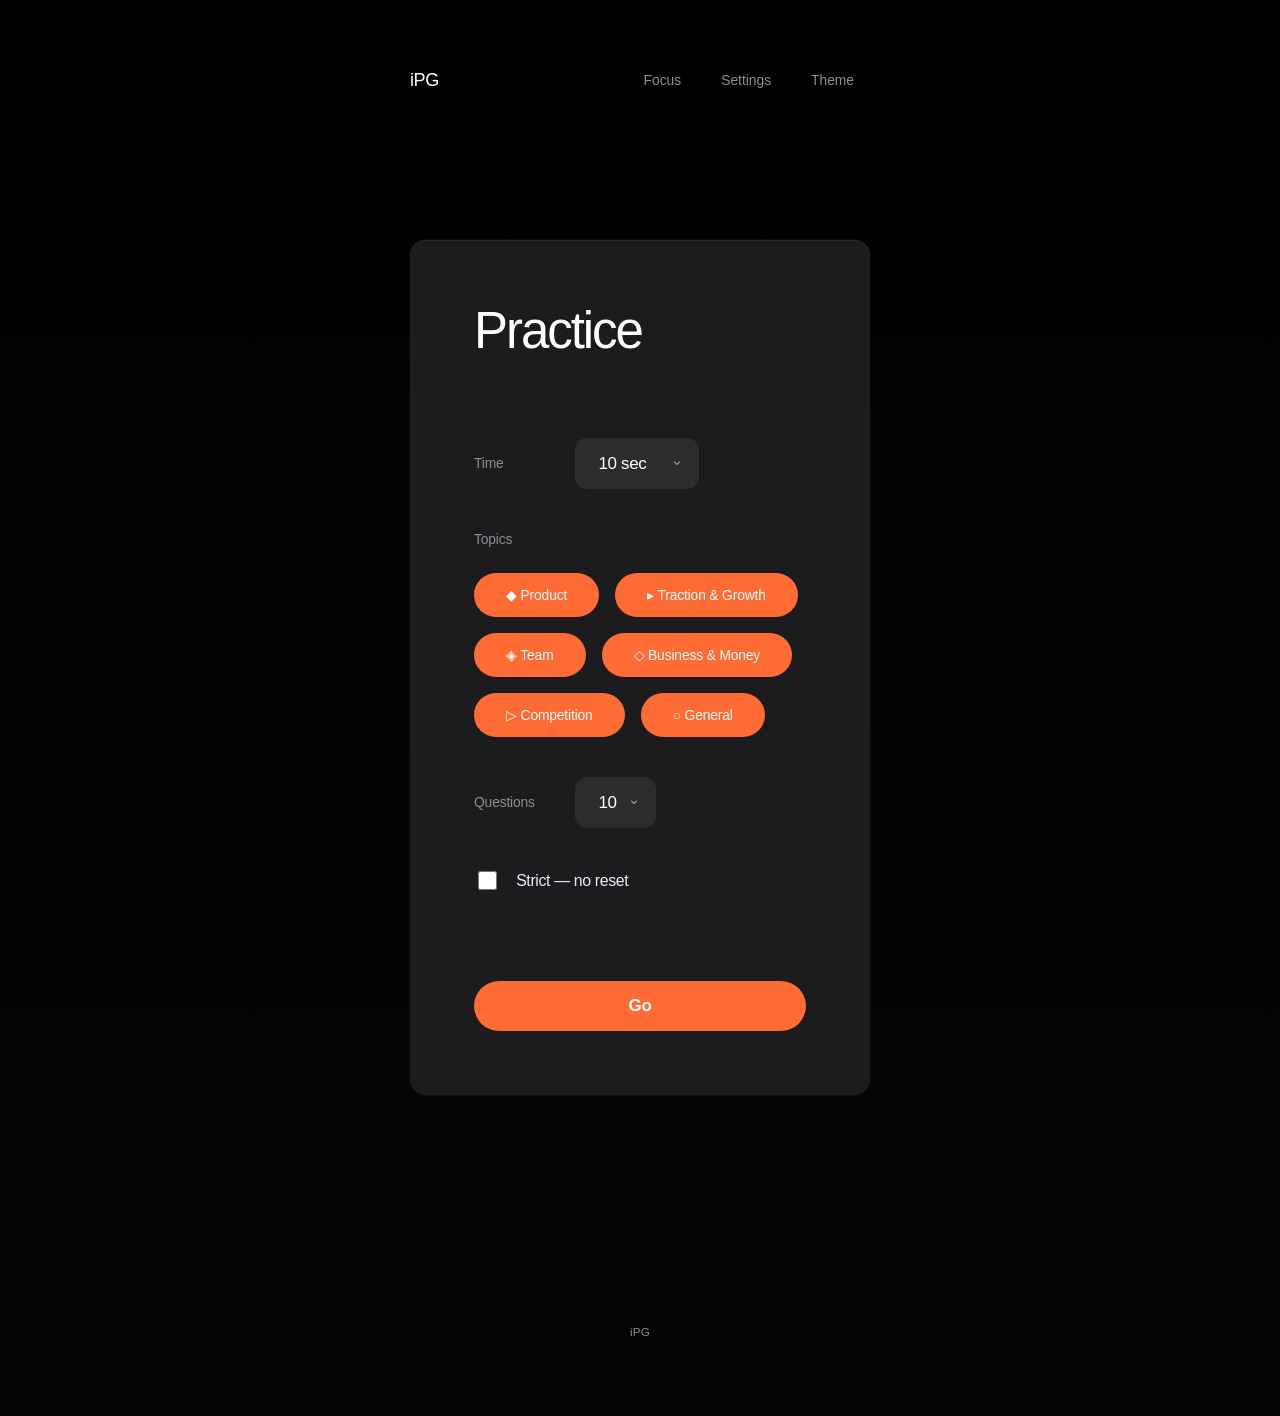
==== ios/iPG/Web/index.html @ 5458845e "Add iOS app (Xcode project) and Apple design updates Co-authored-by: Cursor <cursoragent@cursor.com>" ====
<!DOCTYPE html>
<html lang="en">
<head>
  <meta charset="UTF-8" />
  <meta name="viewport" content="width=device-width, initial-scale=1, viewport-fit=cover" />
  <title>iPG</title>
  <link rel="stylesheet" href="style.css" />
</head>
<body id="bodyEl">
  <div class="app">
    <header class="header focus-mode-hide" id="mainHeader">
      <span class="logo">iPG</span>
      <nav class="header-actions">
        <button type="button" class="btn-icon hidden" id="btnHome" aria-label="Home">Home</button>
        <button type="button" class="btn-icon focus-mode-hide" id="btnFocus" aria-label="Focus">Focus</button>
        <button type="button" class="btn-icon" id="btnSettings" aria-label="Settings">Settings</button>
        <button type="button" class="btn-icon" id="btnTheme" aria-label="Theme">Theme</button>
      </nav>
    </header>

    <section class="screen screen-setup" id="screenSetup">
      <div class="card setup">
        <h1 class="setup-title">Practice</h1>
        <div class="row">
          <label for="timerDuration">Time</label>
          <select id="timerDuration">
            <option value="10">10 sec</option>
            <option value="15">15 sec</option>
            <option value="20">20 sec</option>
            <option value="30">30 sec</option>
            <option value="0">No timer</option>
          </select>
        </div>
        <div class="row">
          <span class="row-label">Topics</span>
          <div class="category-toggles" id="categoryToggles"></div>
        </div>
        <p class="field-error hidden" id="categoryError">Pick at least one.</p>
        <div class="row">
          <label for="questionCount">Questions</label>
          <select id="questionCount">
            <option value="10">10</option>
            <option value="20">20</option>
            <option value="30">30</option>
            <option value="50">50</option>
            <option value="0">All</option>
          </select>
        </div>
        <label class="row row-check">
          <input type="checkbox" id="strictMode" />
          <span>Strict — no reset</span>
        </label>
        <button type="button" class="btn btn-primary btn-block" id="btnStart">Go</button>
      </div>
    </section>

    <div class="countdown-overlay hidden" id="countdownOverlay">
      <div class="countdown-inner">
        <p class="countdown-prompt" id="countdownPrompt">Breathe</p>
        <span class="countdown-number" id="countdownNumber">3</span>
      </div>
    </div>

    <section class="screen screen-interview hidden" id="screenInterview">
      <div class="progress-wrap focus-mode-hide" id="progressBarWrap">
        <div class="progress-track">
          <div class="progress-fill" id="progressBarFill"></div>
        </div>
        <span class="progress-num" id="progressBarLabel">0/0</span>
      </div>

      <div class="follow-up-card hidden" id="followUpCard">
        <p class="follow-up-text" id="followUpText"></p>
        <button type="button" class="btn btn-primary" id="btnFollowUpContinue">Next</button>
      </div>

      <div class="hero">
        <p class="category-badge" id="categoryBadge" aria-hidden="true"></p>
        <h2 class="question" id="questionText" tabindex="-1" aria-live="polite"></h2>
      </div>

      <div class="hint-wrap focus-mode-hide hidden" id="hintWrap">
        <button type="button" class="hint-btn" id="hintToggle" aria-expanded="false">Hint</button>
        <div class="hint-body hidden" id="hintContent"></div>
      </div>

      <div class="timer-zone">
        <div class="timer-wrap" id="timerWrap">
          <span class="timer" id="timer" aria-live="polite"></span>
          <button type="button" class="btn-text" id="btnResetTimer">Reset</button>
        </div>
        <div class="time-up hidden" id="pgWrap" aria-live="polite">
          <img src="pg.jpg" alt="" class="time-up-img" />
          <p class="time-up-msg">Time's up.</p>
          <p class="time-up-next">Space to retry · Enter for next</p>
        </div>
      </div>

      <div class="actions focus-mode-hide" id="actionButtons">
        <div class="shortcut-tip hidden" id="shortcutTip">
          <span>Space = reset · Enter = next</span>
          <button type="button" class="btn-dismiss" id="shortcutTipDismiss" aria-label="Dismiss">×</button>
        </div>
        <div class="tip-line" id="tipBox"><p class="tip-text" id="tipText"></p></div>
        <div class="action-row">
          <button type="button" class="btn btn-ghost" id="btnRestartTimer">Reset</button>
          <button type="button" class="btn btn-primary" id="btnNextQuestion">Next</button>
        </div>
      </div>

      <div class="keyhint focus-mode-hide" id="controlsWrap">
        <span><kbd>Space</kbd> Reset</span>
        <span><kbd>Enter</kbd> Next</span>
        <span><kbd>Esc</kbd> Home</span>
      </div>
      <div class="meta focus-mode-hide" id="sessionMetaWrap"><span id="questionProgress">0/0</span></div>
      <button type="button" class="btn-focus-exit focus-mode-only hidden" id="btnFocusExit">Exit focus</button>
    </section>

    <section class="screen screen-end hidden" id="screenEnd">
      <div class="card end">
        <p class="end-icon" aria-hidden="true">✓</p>
        <h1 class="end-title">Done.</h1>
        <p class="end-msg">You're ready.</p>
        <div class="stats" id="sessionStats"></div>
        <button type="button" class="btn btn-primary btn-block" id="btnAgain">Again</button>
      </div>
    </section>

    <dialog class="modal" id="modalSettings" aria-labelledby="modalSettingsTitle">
      <div class="modal-inner">
        <h2 id="modalSettingsTitle">Settings</h2>
        <p>Your choices are saved.</p>
        <button type="button" class="btn btn-primary" id="btnCloseSettings">Close</button>
      </div>
    </dialog>
  </div>

  <footer class="footer focus-mode-hide">
    <p><a href="https://github.com/Kgarmon99/ipg-upgraded" target="_blank" rel="noopener">iPG</a></p>
  </footer>

  <script src="data.js"></script>
  <script src="app.js"></script>
</body>
</html>
---- ios/iPG/Web/style.css ----
/* iPG — Apple. Jobs. Ive. Coded. */

:root {
  /* Apple HIG–aligned: system backgrounds & labels */
  --bg: #000;
  --bg-bottom: #050505;
  --surface: #1c1c1e;
  --surface-elevated: #2c2c2e;
  --text: #ffffff;
  --text-secondary: #ebebf5;
  --text-tertiary: #8e8e93;
  --accent: #ff6b35;
  --accent-hover: #ff7f4d;
  --separator: #38383a;
  --success: #30d158;
  --warn: #ff9f0a;
  --danger: #ff3b30;
  --font: -apple-system, BlinkMacSystemFont, "SF Pro Text", "SF Pro Display", "Helvetica Neue", sans-serif;
  --space: 8px;
  --s1: var(--space);
  --s2: calc(var(--space) * 2);
  --s3: calc(var(--space) * 3);
  --s4: calc(var(--space) * 4);
  --s5: calc(var(--space) * 5);
  --s6: calc(var(--space) * 6);
  --s8: calc(var(--space) * 8);
  --s10: calc(var(--space) * 10);
  --s12: calc(var(--space) * 12);
  --radius: 12px;
  --radius-card: 16px;
  --radius-pill: 980px;
  --ease-apple: cubic-bezier(0.25, 0.1, 0.25, 1);
}

[data-theme="light"] {
  --bg: #f2f2f7;
  --bg-bottom: #e5e5ea;
  --surface: #ffffff;
  --surface-elevated: #f2f2f7;
  --text: #1c1c1e;
  --text-secondary: #3a3a3c;
  --text-tertiary: #8e8e93;
  --separator: #c6c6c8;
}

*, *::before, *::after { box-sizing: border-box; }

:focus { outline: none; }
:focus-visible {
  outline: 2px solid var(--accent);
  outline-offset: 2px;
}

html {
  font-size: 17px;
  -webkit-font-smoothing: antialiased;
  -moz-osx-font-smoothing: grayscale;
  text-rendering: optimizeLegibility;
}

body {
  margin: 0;
  min-height: 100vh;
  font-family: var(--font);
  font-size: 1rem;
  font-weight: 400;
  line-height: 1.47059;
  letter-spacing: -0.022em;
  color: var(--text);
  background: var(--bg);
  background-image: linear-gradient(180deg, var(--bg) 0%, var(--bg-bottom) 100%);
  display: flex;
  flex-direction: column;
  align-items: center;
  padding: var(--s8);
  padding-top: calc(var(--s8) + env(safe-area-inset-top, 0px));
  padding-right: calc(var(--s8) + env(safe-area-inset-right, 0px));
  padding-bottom: calc(var(--s8) + env(safe-area-inset-bottom, 0px));
  padding-left: calc(var(--s8) + env(safe-area-inset-left, 0px));
  -webkit-tap-highlight-color: transparent;
  tap-highlight-color: transparent;
}

@media (prefers-reduced-motion: reduce) {
  *, *::before, *::after {
    animation-duration: 0.01ms !important;
    transition-duration: 0.01ms !important;
  }
}

.app {
  width: 100%;
  max-width: 460px;
  flex: 1;
  display: flex;
  flex-direction: column;
}

/* Header — invisible until needed */
.header {
  display: flex;
  align-items: center;
  justify-content: space-between;
  margin-bottom: var(--s8);
  width: 100%;
}

.logo {
  font-size: 1.0625rem;
  font-weight: 400;
  letter-spacing: -0.025em;
  color: var(--text);
}

.header-actions { display: flex; gap: var(--s1); }

.btn-icon {
  padding: var(--s1) var(--s2);
  font-size: 0.8125rem;
  font-weight: 400;
  color: var(--text-tertiary);
  background: none;
  border: none;
  border-radius: var(--radius);
  cursor: pointer;
  -webkit-tap-highlight-color: transparent;
  transition: color 0.2s var(--ease-apple);
}

.btn-icon:hover { color: var(--text); }

/* Buttons */
.btn {
  display: inline-flex;
  align-items: center;
  justify-content: center;
  min-height: 50px;
  padding: 0 1.5rem;
  font-family: var(--font);
  font-size: 1rem;
  font-weight: 600;
  letter-spacing: -0.022em;
  border: none;
  border-radius: var(--radius-pill);
  cursor: pointer;
  -webkit-tap-highlight-color: transparent;
  transition: opacity 0.25s var(--ease-apple), transform 0.2s var(--ease-apple);
}

.btn:active { opacity: 0.9; transform: scale(0.98); }

.btn-primary {
  background: var(--accent);
  color: #fff;
  box-shadow: 0 1px 0 rgba(0, 0, 0, 0.15);
}

.btn-primary:hover { background: var(--accent-hover); }

.btn-secondary {
  background: var(--surface-elevated);
  color: var(--text);
}

.btn-secondary:hover { background: var(--separator); }

.btn-ghost {
  background: transparent;
  color: var(--text-secondary);
  font-weight: 500;
}

.btn-ghost:hover { color: var(--text); }

.btn-text {
  font-size: 0.8125rem;
  font-weight: 400;
  color: var(--text-tertiary);
  background: none;
  border: none;
  cursor: pointer;
  padding: var(--s1) var(--s2);
  border-radius: var(--radius);
}

.btn-text:hover { color: var(--text); }

.btn-block {
  width: 100%;
  margin-top: var(--s6);
}

body.strict-mode #btnResetTimer,
body.strict-mode #btnRestartTimer { display: none !important; }

/* Screens */
.screen {
  flex: 1;
  display: flex;
  flex-direction: column;
  justify-content: center;
  padding: var(--s10) 0;
  animation: fadeUp 0.5s var(--ease-apple);
}

.screen.hidden, .hidden { display: none !important; }

@keyframes fadeUp {
  from { opacity: 0; transform: translateY(10px); }
  to { opacity: 1; transform: translateY(0); }
}

/* Setup — one card, one thought */
.card {
  background: var(--surface);
  border-radius: var(--radius-card);
  padding: var(--s8);
  width: 100%;
  box-shadow:
    inset 0 1px 0 rgba(255, 255, 255, 0.06),
    0 0 0 1px rgba(255, 255, 255, 0.04);
}

.setup-title {
  margin: 0 0 var(--s10);
  font-size: 3rem;
  font-weight: 200;
  letter-spacing: -0.04em;
  line-height: 1.05;
  color: var(--text);
}

.setup .row {
  display: flex;
  flex-wrap: wrap;
  align-items: center;
  gap: var(--s3);
  margin-bottom: var(--s5);
}

.setup .row label,
.setup .row .row-label {
  font-size: 0.8125rem;
  font-weight: 500;
  color: var(--text-tertiary);
  min-width: 4.5rem;
  letter-spacing: -0.01em;
}

.setup .row-check {
  display: flex;
  align-items: center;
  gap: var(--s2);
  font-size: 0.9375rem;
  font-weight: 400;
  color: var(--text-secondary);
  cursor: pointer;
  margin-bottom: var(--s5);
  -webkit-tap-highlight-color: transparent;
}

.setup .row-check input {
  width: 1.125rem;
  height: 1.125rem;
  accent-color: var(--accent);
}

.setup select {
  padding: var(--s2) 2.25rem var(--s2) var(--s3);
  font-family: var(--font);
  font-size: 1rem;
  font-weight: 400;
  letter-spacing: -0.022em;
  color: var(--text);
  background: var(--surface-elevated);
  border: none;
  border-radius: var(--radius);
  min-height: 44px;
  cursor: pointer;
  -webkit-appearance: none;
  -moz-appearance: none;
  appearance: none;
  background-image: url("data:image/svg+xml,%3Csvg width='10' height='10' viewBox='0 0 10 10' fill='none' xmlns='http://www.w3.org/2000/svg'%3E%3Cpath d='M2.5 4L5 6.5L7.5 4' stroke='%238e8e93' stroke-width='1.25' stroke-linecap='round' stroke-linejoin='round'/%3E%3C/svg%3E");
  background-repeat: no-repeat;
  background-position: right 1rem center;
  -webkit-tap-highlight-color: transparent;
  transition: background-color 0.2s var(--ease-apple);
}

.field-error {
  margin: 0 0 var(--s2);
  font-size: 0.875rem;
  font-weight: 400;
  color: var(--danger);
}

.category-toggles { display: flex; flex-wrap: wrap; gap: var(--s2); }

.category-toggles label {
  display: inline-flex;
  align-items: center;
  justify-content: center;
  min-height: 44px;
  padding: 0 var(--s4);
  font-size: 0.9375rem;
  font-weight: 500;
  letter-spacing: -0.02em;
  color: var(--text-secondary);
  background: var(--surface-elevated);
  border: none;
  border-radius: var(--radius-pill);
  cursor: pointer;
  -webkit-tap-highlight-color: transparent;
  transition: color 0.2s var(--ease-apple), background 0.2s var(--ease-apple);
}

.category-toggles input { position: absolute; opacity: 0; pointer-events: none; }

.category-toggles label:has(input:checked) {
  color: #fff;
  background: var(--accent);
}

/* Countdown — calm, large */
.countdown-overlay {
  position: fixed;
  inset: 0;
  z-index: 100;
  display: flex;
  align-items: center;
  justify-content: center;
  background: var(--bg);
  animation: fadeIn 0.5s var(--ease-apple) forwards;
}

.countdown-inner { text-align: center; }

.countdown-prompt {
  margin: 0 0 var(--s4);
  font-size: 1.125rem;
  font-weight: 400;
  color: var(--text-tertiary);
  letter-spacing: -0.02em;
}

.countdown-number {
  font-size: clamp(4.5rem, 24vw, 8rem);
  font-weight: 100;
  letter-spacing: -0.06em;
  color: var(--text);
}

@keyframes fadeIn { to { opacity: 1; } }

/* Interview */
.screen-interview { position: relative; align-items: center; }

.progress-wrap {
  width: 100%;
  margin-bottom: var(--s6);
  display: flex;
  align-items: center;
  gap: var(--s4);
}

.progress-track {
  flex: 1;
  height: 2px;
  background: var(--surface-elevated);
  border-radius: var(--radius-pill);
  overflow: hidden;
}

.progress-fill {
  height: 100%;
  background: var(--accent);
  border-radius: var(--radius-pill);
  width: 0%;
  transition: width 0.4s var(--ease-apple);
}

.progress-fill.advance { animation: pulse 0.5s ease-out; }

@keyframes pulse {
  50% { opacity: 0.7; }
  100% { opacity: 1; }
}

.progress-num {
  font-size: 0.75rem;
  font-weight: 400;
  color: var(--text-tertiary);
  min-width: 2.5rem;
  opacity: 0.9;
}

/* Follow-up — minimal overlay */
.follow-up-card {
  position: absolute;
  top: 50%;
  left: 50%;
  transform: translate(-50%, -50%);
  z-index: 50;
  width: 88%;
  max-width: 360px;
  padding: var(--s8);
  background: var(--surface);
  border-radius: var(--radius-card);
  text-align: center;
  box-shadow: 0 0 0 1px rgba(255, 255, 255, 0.04);
  animation: fadeUp 0.5s var(--ease-apple);
}

.follow-up-text {
  margin: 0 0 var(--s4);
  font-size: 1.125rem;
  font-weight: 500;
  letter-spacing: -0.02em;
  line-height: 1.4;
  color: var(--text);
}

/* Hero — the question dominates */
.hero {
  width: 100%;
  margin-bottom: var(--s6);
  padding: 0 var(--s2);
}

.category-badge {
  display: inline-block;
  margin: 0 0 var(--s4);
  padding: var(--s1) var(--s2);
  font-size: 0.625rem;
  font-weight: 500;
  text-transform: uppercase;
  letter-spacing: 0.08em;
  color: var(--text-tertiary);
  opacity: 0.85;
}

.question {
  margin: 0;
  font-size: clamp(1.75rem, 5vw, 2.25rem);
  font-weight: 600;
  letter-spacing: -0.035em;
  line-height: 1.25;
  color: var(--text);
}

.question.question-new {
  animation: fadeUp 0.5s var(--ease-apple);
}

.question:focus { outline: none; }

/* Hint */
.hint-wrap {
  width: 100%;
  max-width: 400px;
  margin: 0 auto var(--s4);
  text-align: left;
}

.hint-btn {
  font-size: 0.875rem;
  font-weight: 400;
  color: var(--accent);
  background: none;
  border: none;
  cursor: pointer;
  padding: 0;
}

.hint-btn:hover { opacity: 0.9; }

.hint-body {
  margin-top: var(--s2);
  padding: var(--s3);
  font-size: 0.9375rem;
  font-weight: 400;
  letter-spacing: -0.01em;
  line-height: 1.5;
  color: var(--text-secondary);
  background: var(--surface-elevated);
  border-radius: var(--radius);
}

[data-theme="light"] .card {
  box-shadow:
    inset 0 1px 0 rgba(255, 255, 255, 0.8),
    0 0 0 1px rgba(0, 0, 0, 0.06);
}

[data-theme="light"] .follow-up-card,
[data-theme="light"] .modal {
  box-shadow: 0 0 0 1px rgba(0, 0, 0, 0.08);
}

/* Timer */
.timer-zone { margin-bottom: var(--s6); text-align: center; }

.timer-wrap {
  display: inline-flex;
  align-items: center;
  gap: var(--s3);
}

.timer {
  display: inline-block;
  min-width: 4rem;
  padding: var(--s2) var(--s4);
  font-size: 1.3125rem;
  font-weight: 600;
  letter-spacing: -0.025em;
  font-variant-numeric: tabular-nums;
  color: var(--text);
  background: var(--surface-elevated);
  border: none;
  border-radius: var(--radius);
  transition: background 0.25s var(--ease-apple), color 0.25s var(--ease-apple);
}

.timer.warning {
  background: rgba(255, 159, 10, 0.15);
  color: var(--warn);
}

.timer.fail {
  background: rgba(255, 59, 48, 0.15);
  color: var(--danger);
}

.time-up {
  margin: 0;
  text-align: center;
  animation: fadeUp 0.5s var(--ease-apple);
}

.time-up-img {
  display: block;
  width: 100%;
  max-width: 340px;
  height: auto;
  margin: 0 auto var(--s3);
  border-radius: var(--radius);
}

.time-up-msg {
  margin: 0;
  font-size: 1.25rem;
  font-weight: 500;
  letter-spacing: -0.022em;
  color: var(--danger);
}

.time-up-next {
  margin: var(--s2) 0 0;
  font-size: 0.8125rem;
  font-weight: 400;
  color: var(--text-tertiary);
}

/* Actions */
.actions {
  width: 100%;
  max-width: 300px;
  margin: 0 auto var(--s8);
  display: flex;
  flex-direction: column;
  align-items: center;
  gap: var(--s4);
}

.shortcut-tip {
  display: flex;
  align-items: center;
  justify-content: center;
  gap: var(--s2);
  padding: var(--s2);
  font-size: 0.8125rem;
  font-weight: 400;
  color: var(--text-tertiary);
}

.btn-dismiss {
  background: none;
  border: none;
  color: var(--text-tertiary);
  font-size: 1.25rem;
  font-weight: 300;
  cursor: pointer;
  padding: 0 var(--s1);
  line-height: 1;
}

.btn-dismiss:hover { color: var(--text); }

.tip-line {
  font-size: 0.875rem;
  font-weight: 400;
  color: var(--text-tertiary);
  text-align: center;
  min-height: 1.5em;
  letter-spacing: -0.01em;
}

.tip-text { margin: 0; }

.action-row { display: flex; gap: var(--s3); }

.action-row .btn { min-width: 110px; }

/* Key hint — recede */
.keyhint {
  display: flex;
  flex-wrap: wrap;
  justify-content: center;
  gap: var(--s4);
  font-size: 0.625rem;
  font-weight: 400;
  color: var(--text-tertiary);
  margin-bottom: var(--s4);
  letter-spacing: 0.02em;
  opacity: 0.8;
}

.keyhint kbd {
  font-family: var(--font);
  padding: 0.15rem 0.4rem;
  font-size: 0.625rem;
  font-weight: 500;
  background: var(--surface-elevated);
  border: none;
  border-radius: 4px;
  margin-right: 0.35rem;
}

.meta {
  font-size: 0.75rem;
  font-weight: 400;
  color: var(--text-tertiary);
  padding-top: var(--s4);
  width: 100%;
  max-width: 300px;
  text-align: center;
  opacity: 0.85;
}

/* Focus mode */
[data-focus-mode="true"] .focus-mode-hide { display: none !important; }

.btn-focus-exit.focus-mode-only {
  display: none;
  position: fixed;
  bottom: var(--s5);
  left: 50%;
  transform: translateX(-50%);
  z-index: 10;
}

[data-focus-mode="true"] .btn-focus-exit.focus-mode-only { display: inline-flex; }

/* End — one word */
.card.end {
  text-align: center;
  padding: var(--s12);
  animation: fadeUp 0.5s var(--ease-apple);
}

.end-icon {
  width: 3rem;
  height: 3rem;
  margin: 0 auto var(--s6);
  display: flex;
  align-items: center;
  justify-content: center;
  font-size: 1.375rem;
  font-weight: 600;
  color: var(--success);
  background: rgba(48, 209, 88, 0.15);
  border-radius: 50%;
}

.end-title {
  margin: 0 0 var(--s3);
  font-size: 2.5rem;
  font-weight: 200;
  letter-spacing: -0.04em;
  line-height: 1.05;
  color: var(--text);
}

.end-msg {
  margin: 0 0 var(--s8);
  font-size: 1rem;
  font-weight: 400;
  color: var(--text-secondary);
  letter-spacing: -0.02em;
}

.stats {
  display: flex;
  flex-wrap: wrap;
  justify-content: center;
  gap: var(--s4);
  margin-bottom: var(--s5);
  padding: var(--s3);
  font-size: 0.875rem;
  font-weight: 400;
  color: var(--text-tertiary);
  letter-spacing: -0.01em;
}

.stats strong { color: var(--text); font-weight: 500; }

/* Modal */
.modal {
  padding: 0;
  max-width: 90vw;
  width: 340px;
  border: none;
  border-radius: var(--radius-card);
  background: var(--surface);
  box-shadow: 0 0 0 1px rgba(255, 255, 255, 0.04);
}

.modal::backdrop { background: rgba(0, 0, 0, 0.55); }

.modal-inner { padding: var(--s6); }

.modal-inner h2 {
  margin: 0 0 var(--s2);
  font-size: 1.25rem;
  font-weight: 600;
  letter-spacing: -0.022em;
}

.modal-inner p {
  margin: 0 0 var(--s4);
  font-size: 0.9375rem;
  font-weight: 400;
  color: var(--text-secondary);
  letter-spacing: -0.02em;
}

/* Footer — Apple minimal */
.footer {
  margin-top: var(--s12);
  padding-top: var(--s5);
  font-size: 0.6875rem;
  font-weight: 400;
  color: var(--text-tertiary);
  text-align: center;
  width: 100%;
  letter-spacing: 0.01em;
}

.footer a { color: var(--text-tertiary); text-decoration: none; }
.footer a:hover { color: var(--text-secondary); }
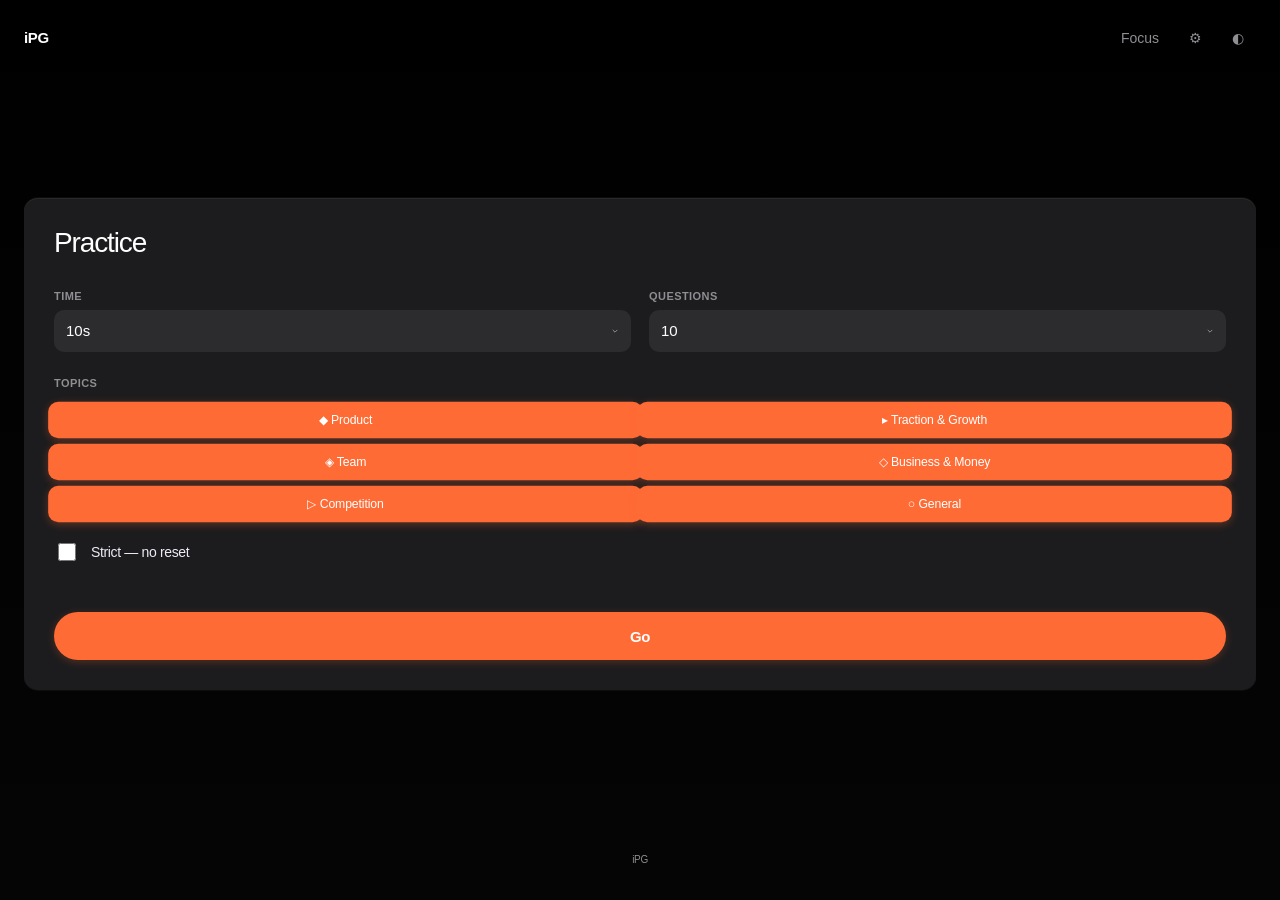
==== commit 38909a9f: "iOS: mobile redesign, TestFlight setup, app icon fix, timer fix - Mobile-first single-screen layout " ====
--- a/ios/iPG/Web/index.html
+++ b/ios/iPG/Web/index.html
@@ -2,7 +2,9 @@
 <html lang="en">
 <head>
   <meta charset="UTF-8" />
-  <meta name="viewport" content="width=device-width, initial-scale=1, viewport-fit=cover" />
+  <meta name="viewport" content="width=device-width, initial-scale=1, viewport-fit=cover, maximum-scale=1, user-scalable=no" />
+  <meta name="apple-mobile-web-app-capable" content="yes" />
+  <meta name="apple-mobile-web-app-status-bar-style" content="black-translucent" />
   <title>iPG</title>
   <link rel="stylesheet" href="style.css" />
 </head>
@@ -13,39 +15,41 @@
       <nav class="header-actions">
         <button type="button" class="btn-icon hidden" id="btnHome" aria-label="Home">Home</button>
         <button type="button" class="btn-icon focus-mode-hide" id="btnFocus" aria-label="Focus">Focus</button>
-        <button type="button" class="btn-icon" id="btnSettings" aria-label="Settings">Settings</button>
-        <button type="button" class="btn-icon" id="btnTheme" aria-label="Theme">Theme</button>
+        <button type="button" class="btn-icon" id="btnSettings" aria-label="Settings">⚙</button>
+        <button type="button" class="btn-icon" id="btnTheme" aria-label="Theme">◐</button>
       </nav>
     </header>
 
     <section class="screen screen-setup" id="screenSetup">
       <div class="card setup">
         <h1 class="setup-title">Practice</h1>
-        <div class="row">
-          <label for="timerDuration">Time</label>
-          <select id="timerDuration">
-            <option value="10">10 sec</option>
-            <option value="15">15 sec</option>
-            <option value="20">20 sec</option>
-            <option value="30">30 sec</option>
-            <option value="0">No timer</option>
-          </select>
+        <div class="setup-row duo">
+          <div class="field">
+            <label for="timerDuration">Time</label>
+            <select id="timerDuration">
+              <option value="10">10s</option>
+              <option value="15">15s</option>
+              <option value="20">20s</option>
+              <option value="30">30s</option>
+              <option value="0">None</option>
+            </select>
+          </div>
+          <div class="field">
+            <label for="questionCount">Questions</label>
+            <select id="questionCount">
+              <option value="10">10</option>
+              <option value="20">20</option>
+              <option value="30">30</option>
+              <option value="50">50</option>
+              <option value="0">All</option>
+            </select>
+          </div>
         </div>
         <div class="row">
           <span class="row-label">Topics</span>
           <div class="category-toggles" id="categoryToggles"></div>
         </div>
         <p class="field-error hidden" id="categoryError">Pick at least one.</p>
-        <div class="row">
-          <label for="questionCount">Questions</label>
-          <select id="questionCount">
-            <option value="10">10</option>
-            <option value="20">20</option>
-            <option value="30">30</option>
-            <option value="50">50</option>
-            <option value="0">All</option>
-          </select>
-        </div>
         <label class="row row-check">
           <input type="checkbox" id="strictMode" />
           <span>Strict — no reset</span>
@@ -92,13 +96,13 @@
         <div class="time-up hidden" id="pgWrap" aria-live="polite">
           <img src="pg.jpg" alt="" class="time-up-img" />
           <p class="time-up-msg">Time's up.</p>
-          <p class="time-up-next">Space to retry · Enter for next</p>
+          <p class="time-up-next">Tap Next or Reset</p>
         </div>
       </div>
 
       <div class="actions focus-mode-hide" id="actionButtons">
         <div class="shortcut-tip hidden" id="shortcutTip">
-          <span>Space = reset · Enter = next</span>
+          <span>Tap Reset or Next</span>
           <button type="button" class="btn-dismiss" id="shortcutTipDismiss" aria-label="Dismiss">×</button>
         </div>
         <div class="tip-line" id="tipBox"><p class="tip-text" id="tipText"></p></div>
@@ -109,9 +113,9 @@
       </div>
 
       <div class="keyhint focus-mode-hide" id="controlsWrap">
-        <span><kbd>Space</kbd> Reset</span>
-        <span><kbd>Enter</kbd> Next</span>
-        <span><kbd>Esc</kbd> Home</span>
+        <span>Tap Reset</span>
+        <span>Tap Next</span>
+        <span>Tap Home</span>
       </div>
       <div class="meta focus-mode-hide" id="sessionMetaWrap"><span id="questionProgress">0/0</span></div>
       <button type="button" class="btn-focus-exit focus-mode-only hidden" id="btnFocusExit">Exit focus</button>
--- a/ios/iPG/Web/style.css
+++ b/ios/iPG/Web/style.css
@@ -1,7 +1,6 @@
-/* iPG — Apple. Jobs. Ive. Coded. */
+/* iPG — Mobile-first, one screen, no scroll */
 
 :root {
-  /* Apple HIG–aligned: system backgrounds & labels */
   --bg: #000;
   --bg-bottom: #050505;
   --surface: #1c1c1e;
@@ -16,20 +15,20 @@
   --warn: #ff9f0a;
   --danger: #ff3b30;
   --font: -apple-system, BlinkMacSystemFont, "SF Pro Text", "SF Pro Display", "Helvetica Neue", sans-serif;
-  --space: 8px;
+  --space: 6px;
   --s1: var(--space);
   --s2: calc(var(--space) * 2);
   --s3: calc(var(--space) * 3);
   --s4: calc(var(--space) * 4);
   --s5: calc(var(--space) * 5);
-  --s6: calc(var(--space) * 6);
-  --s8: calc(var(--space) * 8);
-  --s10: calc(var(--space) * 10);
-  --s12: calc(var(--space) * 12);
-  --radius: 12px;
-  --radius-card: 16px;
-  --radius-pill: 980px;
+  --radius: 10px;
+  --radius-card: 14px;
+  --radius-pill: 999px;
   --ease-apple: cubic-bezier(0.25, 0.1, 0.25, 1);
+  --ease-spring: cubic-bezier(0.34, 1.2, 0.64, 1);
+  --ease-spring-out: cubic-bezier(0.22, 1, 0.36, 1);
+  --ease-bounce: cubic-bezier(0.34, 1.56, 0.64, 1);
+  --ease-smooth: cubic-bezier(0.4, 0, 0.2, 1);
 }
 
 [data-theme="light"] {
@@ -52,19 +51,24 @@
 }
 
 html {
-  font-size: 17px;
+  font-size: 16px;
   -webkit-font-smoothing: antialiased;
   -moz-osx-font-smoothing: grayscale;
   text-rendering: optimizeLegibility;
+  height: 100%;
+  overflow: hidden;
 }
 
 body {
   margin: 0;
-  min-height: 100vh;
+  height: 100%;
+  min-height: 100dvh;
+  max-height: 100dvh;
+  overflow: hidden;
   font-family: var(--font);
   font-size: 1rem;
   font-weight: 400;
-  line-height: 1.47059;
+  line-height: 1.35;
   letter-spacing: -0.022em;
   color: var(--text);
   background: var(--bg);
@@ -72,13 +76,12 @@
   display: flex;
   flex-direction: column;
   align-items: center;
-  padding: var(--s8);
-  padding-top: calc(var(--s8) + env(safe-area-inset-top, 0px));
-  padding-right: calc(var(--s8) + env(safe-area-inset-right, 0px));
-  padding-bottom: calc(var(--s8) + env(safe-area-inset-bottom, 0px));
-  padding-left: calc(var(--s8) + env(safe-area-inset-left, 0px));
+  padding: var(--s4);
+  padding-top: calc(var(--s4) + env(safe-area-inset-top, 0px));
+  padding-right: calc(var(--s4) + env(safe-area-inset-right, 0px));
+  padding-bottom: calc(var(--s4) + env(safe-area-inset-bottom, 0px));
+  padding-left: calc(var(--s4) + env(safe-area-inset-left, 0px));
   -webkit-tap-highlight-color: transparent;
-  tap-highlight-color: transparent;
 }
 
 @media (prefers-reduced-motion: reduce) {
@@ -90,33 +93,39 @@
 
 .app {
   width: 100%;
-  max-width: 460px;
+  max-width: 100%;
   flex: 1;
+  min-height: 0;
   display: flex;
   flex-direction: column;
-}
-
-/* Header — invisible until needed */
+  overflow: hidden;
+}
+
+/* Header — compact */
 .header {
   display: flex;
   align-items: center;
   justify-content: space-between;
-  margin-bottom: var(--s8);
+  flex-shrink: 0;
+  margin-bottom: var(--s3);
   width: 100%;
 }
 
 .logo {
-  font-size: 1.0625rem;
-  font-weight: 400;
+  font-size: 0.9375rem;
+  font-weight: 600;
   letter-spacing: -0.025em;
   color: var(--text);
-}
+  transition: transform 0.3s var(--ease-spring);
+}
+
+.logo:active { transform: scale(0.95); }
 
 .header-actions { display: flex; gap: var(--s1); }
 
 .btn-icon {
   padding: var(--s1) var(--s2);
-  font-size: 0.8125rem;
+  font-size: 0.875rem;
   font-weight: 400;
   color: var(--text-tertiary);
   background: none;
@@ -124,45 +133,43 @@
   border-radius: var(--radius);
   cursor: pointer;
   -webkit-tap-highlight-color: transparent;
-  transition: color 0.2s var(--ease-apple);
+  transition: color 0.2s var(--ease-apple), transform 0.25s var(--ease-spring);
 }
 
 .btn-icon:hover { color: var(--text); }
-
-/* Buttons */
+.btn-icon:active { transform: scale(0.92); }
+
+/* Buttons — touch-friendly with delightful press */
 .btn {
   display: inline-flex;
   align-items: center;
   justify-content: center;
-  min-height: 50px;
-  padding: 0 1.5rem;
+  min-height: 48px;
+  padding: 0 1.25rem;
   font-family: var(--font);
-  font-size: 1rem;
+  font-size: 0.9375rem;
   font-weight: 600;
   letter-spacing: -0.022em;
   border: none;
   border-radius: var(--radius-pill);
   cursor: pointer;
   -webkit-tap-highlight-color: transparent;
-  transition: opacity 0.25s var(--ease-apple), transform 0.2s var(--ease-apple);
-}
-
-.btn:active { opacity: 0.9; transform: scale(0.98); }
+  transition: transform 0.3s var(--ease-spring), box-shadow 0.25s var(--ease-smooth), opacity 0.2s var(--ease-apple);
+}
+
+.btn:active {
+  transform: scale(0.96);
+  transition-duration: 0.1s;
+}
 
 .btn-primary {
   background: var(--accent);
   color: #fff;
-  box-shadow: 0 1px 0 rgba(0, 0, 0, 0.15);
-}
-
-.btn-primary:hover { background: var(--accent-hover); }
-
-.btn-secondary {
-  background: var(--surface-elevated);
-  color: var(--text);
-}
-
-.btn-secondary:hover { background: var(--separator); }
+  box-shadow: 0 2px 8px rgba(255, 107, 53, 0.25), 0 1px 0 rgba(0, 0, 0, 0.1);
+}
+
+.btn-primary:hover { background: var(--accent-hover); box-shadow: 0 4px 12px rgba(255, 107, 53, 0.35), 0 1px 0 rgba(0, 0, 0, 0.1); }
+.btn-primary:active { box-shadow: 0 0 0 rgba(255, 107, 53, 0.2), 0 1px 0 rgba(0, 0, 0, 0.15); }
 
 .btn-ghost {
   background: transparent;
@@ -173,89 +180,183 @@
 .btn-ghost:hover { color: var(--text); }
 
 .btn-text {
-  font-size: 0.8125rem;
-  font-weight: 400;
+  font-size: 0.75rem;
+  font-weight: 500;
   color: var(--text-tertiary);
   background: none;
   border: none;
   cursor: pointer;
   padding: var(--s1) var(--s2);
   border-radius: var(--radius);
+  transition: color 0.2s var(--ease-apple), transform 0.2s var(--ease-spring);
 }
 
 .btn-text:hover { color: var(--text); }
+.btn-text:active { transform: scale(0.92); }
 
 .btn-block {
   width: 100%;
-  margin-top: var(--s6);
+  margin-top: var(--s4);
 }
 
 body.strict-mode #btnResetTimer,
 body.strict-mode #btnRestartTimer { display: none !important; }
 
-/* Screens */
+/* Screens — fill viewport, no scroll */
 .screen {
   flex: 1;
+  min-height: 0;
   display: flex;
   flex-direction: column;
   justify-content: center;
-  padding: var(--s10) 0;
-  animation: fadeUp 0.5s var(--ease-apple);
+  padding: var(--s3) 0;
+  animation: screenIn 0.5s var(--ease-spring-out) forwards;
 }
 
 .screen.hidden, .hidden { display: none !important; }
+
+@keyframes screenIn {
+  from { opacity: 0; transform: translateY(12px) scale(0.98); }
+  to { opacity: 1; transform: translateY(0) scale(1); }
+}
 
 @keyframes fadeUp {
   from { opacity: 0; transform: translateY(10px); }
   to { opacity: 1; transform: translateY(0); }
 }
 
-/* Setup — one card, one thought */
+/* Setup — one card, fits one screen */
 .card {
   background: var(--surface);
   border-radius: var(--radius-card);
-  padding: var(--s8);
+  padding: var(--s5);
   width: 100%;
   box-shadow:
     inset 0 1px 0 rgba(255, 255, 255, 0.06),
     0 0 0 1px rgba(255, 255, 255, 0.04);
+  animation: cardIn 0.5s var(--ease-spring-out) 0.05s both;
+}
+
+@keyframes cardIn {
+  from { opacity: 0; transform: translateY(16px) scale(0.97); }
+  to { opacity: 1; transform: translateY(0) scale(1); }
 }
 
 .setup-title {
-  margin: 0 0 var(--s10);
-  font-size: 3rem;
+  margin: 0 0 var(--s5);
+  font-size: 1.75rem;
   font-weight: 200;
   letter-spacing: -0.04em;
-  line-height: 1.05;
+  line-height: 1.1;
   color: var(--text);
 }
 
+.setup-row.duo {
+  display: grid;
+  grid-template-columns: 1fr 1fr;
+  gap: var(--s3);
+  margin-bottom: var(--s4);
+}
+
+.setup .field label {
+  display: block;
+  font-size: 0.6875rem;
+  font-weight: 600;
+  text-transform: uppercase;
+  letter-spacing: 0.04em;
+  color: var(--text-tertiary);
+  margin-bottom: var(--s1);
+}
+
+.setup .field select {
+  width: 100%;
+  padding: var(--s2) 2rem var(--s2) var(--s2);
+  font-family: var(--font);
+  font-size: 0.9375rem;
+  font-weight: 500;
+  color: var(--text);
+  background: var(--surface-elevated);
+  border: none;
+  border-radius: var(--radius);
+  min-height: 42px;
+  cursor: pointer;
+  -webkit-appearance: none;
+  appearance: none;
+  background-image: url("data:image/svg+xml,%3Csvg width='8' height='8' viewBox='0 0 10 10' fill='none' xmlns='http://www.w3.org/2000/svg'%3E%3Cpath d='M2.5 4L5 6.5L7.5 4' stroke='%238e8e93' stroke-width='1.25' stroke-linecap='round' stroke-linejoin='round'/%3E%3C/svg%3E");
+  background-repeat: no-repeat;
+  background-position: right 0.75rem center;
+  -webkit-tap-highlight-color: transparent;
+  transition: transform 0.2s var(--ease-spring), background-color 0.2s var(--ease-apple);
+}
+
+.setup .field select:active { transform: scale(0.98); }
+
 .setup .row {
-  display: flex;
-  flex-wrap: wrap;
-  align-items: center;
-  gap: var(--s3);
-  margin-bottom: var(--s5);
-}
-
-.setup .row label,
+  margin-bottom: var(--s3);
+}
+
 .setup .row .row-label {
+  display: block;
+  font-size: 0.6875rem;
+  font-weight: 600;
+  text-transform: uppercase;
+  letter-spacing: 0.04em;
+  color: var(--text-tertiary);
+  margin-bottom: var(--s2);
+}
+
+.category-toggles {
+  display: grid;
+  grid-template-columns: repeat(2, 1fr);
+  gap: var(--s1);
+}
+
+.category-toggles label {
+  display: inline-flex;
+  align-items: center;
+  justify-content: center;
+  min-height: 36px;
+  padding: 0 var(--s2);
+  font-size: 0.75rem;
+  font-weight: 500;
+  letter-spacing: -0.01em;
+  color: var(--text-secondary);
+  background: var(--surface-elevated);
+  border: none;
+  border-radius: var(--radius);
+  cursor: pointer;
+  -webkit-tap-highlight-color: transparent;
+  transition: color 0.25s var(--ease-apple), background 0.25s var(--ease-spring), transform 0.25s var(--ease-spring);
+  text-align: center;
+}
+
+.category-toggles label:active { transform: scale(0.95); }
+
+.category-toggles input { position: absolute; opacity: 0; pointer-events: none; }
+
+.category-toggles label:has(input:checked) {
+  color: #fff;
+  background: var(--accent);
+  transform: scale(1.02);
+  box-shadow: 0 2px 8px rgba(255, 107, 53, 0.3);
+}
+
+.field-error {
+  margin: 0 0 var(--s2);
   font-size: 0.8125rem;
-  font-weight: 500;
-  color: var(--text-tertiary);
-  min-width: 4.5rem;
-  letter-spacing: -0.01em;
+  font-weight: 400;
+  color: var(--danger);
 }
 
 .setup .row-check {
   display: flex;
   align-items: center;
   gap: var(--s2);
-  font-size: 0.9375rem;
+  font-size: 0.875rem;
   font-weight: 400;
   color: var(--text-secondary);
   cursor: pointer;
-  margin-bottom: var(--s5);
+  margin-bottom: var(--s4);
   -webkit-tap-highlight-color: transparent;
 }
 
@@ -265,63 +366,7 @@
   accent-color: var(--accent);
 }
 
-.setup select {
-  padding: var(--s2) 2.25rem var(--s2) var(--s3);
-  font-family: var(--font);
-  font-size: 1rem;
-  font-weight: 400;
-  letter-spacing: -0.022em;
-  color: var(--text);
-  background: var(--surface-elevated);
-  border: none;
-  border-radius: var(--radius);
-  min-height: 44px;
-  cursor: pointer;
-  -webkit-appearance: none;
-  -moz-appearance: none;
-  appearance: none;
-  background-image: url("data:image/svg+xml,%3Csvg width='10' height='10' viewBox='0 0 10 10' fill='none' xmlns='http://www.w3.org/2000/svg'%3E%3Cpath d='M2.5 4L5 6.5L7.5 4' stroke='%238e8e93' stroke-width='1.25' stroke-linecap='round' stroke-linejoin='round'/%3E%3C/svg%3E");
-  background-repeat: no-repeat;
-  background-position: right 1rem center;
-  -webkit-tap-highlight-color: transparent;
-  transition: background-color 0.2s var(--ease-apple);
-}
-
-.field-error {
-  margin: 0 0 var(--s2);
-  font-size: 0.875rem;
-  font-weight: 400;
-  color: var(--danger);
-}
-
-.category-toggles { display: flex; flex-wrap: wrap; gap: var(--s2); }
-
-.category-toggles label {
-  display: inline-flex;
-  align-items: center;
-  justify-content: center;
-  min-height: 44px;
-  padding: 0 var(--s4);
-  font-size: 0.9375rem;
-  font-weight: 500;
-  letter-spacing: -0.02em;
-  color: var(--text-secondary);
-  background: var(--surface-elevated);
-  border: none;
-  border-radius: var(--radius-pill);
-  cursor: pointer;
-  -webkit-tap-highlight-color: transparent;
-  transition: color 0.2s var(--ease-apple), background 0.2s var(--ease-apple);
-}
-
-.category-toggles input { position: absolute; opacity: 0; pointer-events: none; }
-
-.category-toggles label:has(input:checked) {
-  color: #fff;
-  background: var(--accent);
-}
-
-/* Countdown — calm, large */
+/* Countdown */
 .countdown-overlay {
   position: fixed;
   inset: 0;
@@ -330,42 +375,54 @@
   align-items: center;
   justify-content: center;
   background: var(--bg);
-  animation: fadeIn 0.5s var(--ease-apple) forwards;
+  animation: fadeIn 0.4s var(--ease-apple) forwards;
 }
 
 .countdown-inner { text-align: center; }
 
 .countdown-prompt {
-  margin: 0 0 var(--s4);
-  font-size: 1.125rem;
+  margin: 0 0 var(--s3);
+  font-size: 1rem;
   font-weight: 400;
   color: var(--text-tertiary);
-  letter-spacing: -0.02em;
 }
 
 .countdown-number {
-  font-size: clamp(4.5rem, 24vw, 8rem);
+  font-size: clamp(3.5rem, 20vw, 5rem);
   font-weight: 100;
   letter-spacing: -0.06em;
   color: var(--text);
+  animation: countdownPop 0.5s var(--ease-bounce) forwards;
+}
+
+@keyframes countdownPop {
+  from { opacity: 0; transform: scale(0.3); }
+  70% { transform: scale(1.08); }
+  to { opacity: 1; transform: scale(1); }
 }
 
 @keyframes fadeIn { to { opacity: 1; } }
 
-/* Interview */
-.screen-interview { position: relative; align-items: center; }
+/* Interview — single screen layout */
+.screen-interview {
+  position: relative;
+  align-items: stretch;
+  justify-content: flex-start;
+  padding-top: var(--s2);
+}
 
 .progress-wrap {
   width: 100%;
-  margin-bottom: var(--s6);
-  display: flex;
-  align-items: center;
-  gap: var(--s4);
+  margin-bottom: var(--s3);
+  flex-shrink: 0;
+  display: flex;
+  align-items: center;
+  gap: var(--s3);
 }
 
 .progress-track {
   flex: 1;
-  height: 2px;
+  height: 3px;
   background: var(--surface-elevated);
   border-radius: var(--radius-pill);
   overflow: hidden;
@@ -376,95 +433,125 @@
   background: var(--accent);
   border-radius: var(--radius-pill);
   width: 0%;
-  transition: width 0.4s var(--ease-apple);
-}
-
-.progress-fill.advance { animation: pulse 0.5s ease-out; }
-
-@keyframes pulse {
-  50% { opacity: 0.7; }
-  100% { opacity: 1; }
+  transition: width 0.5s var(--ease-spring-out);
+}
+
+.progress-fill.advance {
+  animation: progressPulse 0.6s var(--ease-spring) forwards;
+}
+
+@keyframes progressPulse {
+  0% { opacity: 1; filter: brightness(1); }
+  40% { opacity: 0.85; filter: brightness(1.15); }
+  100% { opacity: 1; filter: brightness(1); }
 }
 
 .progress-num {
-  font-size: 0.75rem;
-  font-weight: 400;
-  color: var(--text-tertiary);
-  min-width: 2.5rem;
-  opacity: 0.9;
-}
-
-/* Follow-up — minimal overlay */
+  font-size: 0.6875rem;
+  font-weight: 500;
+  color: var(--text-tertiary);
+  min-width: 2.25rem;
+  transition: transform 0.35s var(--ease-spring), color 0.25s var(--ease-apple);
+}
+
+/* Follow-up card */
 .follow-up-card {
   position: absolute;
   top: 50%;
   left: 50%;
   transform: translate(-50%, -50%);
   z-index: 50;
-  width: 88%;
-  max-width: 360px;
-  padding: var(--s8);
+  width: 90%;
+  max-width: 320px;
+  padding: var(--s5);
   background: var(--surface);
   border-radius: var(--radius-card);
   text-align: center;
-  box-shadow: 0 0 0 1px rgba(255, 255, 255, 0.04);
-  animation: fadeUp 0.5s var(--ease-apple);
+  box-shadow: 0 0 0 1px rgba(255, 255, 255, 0.04), 0 12px 32px rgba(0, 0, 0, 0.35);
+  animation: followUpIn 0.4s var(--ease-bounce) forwards;
+}
+
+@keyframes followUpIn {
+  from { opacity: 0; transform: translate(-50%, -50%) scale(0.85); }
+  70% { transform: translate(-50%, -50%) scale(1.03); }
+  to { opacity: 1; transform: translate(-50%, -50%) scale(1); }
 }
 
 .follow-up-text {
   margin: 0 0 var(--s4);
-  font-size: 1.125rem;
+  font-size: 1rem;
   font-weight: 500;
   letter-spacing: -0.02em;
   line-height: 1.4;
   color: var(--text);
 }
 
-/* Hero — the question dominates */
+/* Hero — question fills remaining space, no overflow */
 .hero {
-  width: 100%;
-  margin-bottom: var(--s6);
-  padding: 0 var(--s2);
+  flex: 1;
+  min-height: 0;
+  width: 100%;
+  margin-bottom: var(--s3);
+  padding: 0;
+  display: flex;
+  flex-direction: column;
+  justify-content: center;
 }
 
 .category-badge {
   display: inline-block;
-  margin: 0 0 var(--s4);
-  padding: var(--s1) var(--s2);
-  font-size: 0.625rem;
-  font-weight: 500;
+  margin: 0 0 var(--s2);
+  padding: 2px var(--s2);
+  font-size: 0.5625rem;
+  font-weight: 600;
   text-transform: uppercase;
-  letter-spacing: 0.08em;
-  color: var(--text-tertiary);
-  opacity: 0.85;
+  letter-spacing: 0.06em;
+  color: var(--text-tertiary);
+  opacity: 0.9;
+  align-self: flex-start;
+  animation: badgeIn 0.35s var(--ease-spring-out) forwards;
+}
+
+@keyframes badgeIn {
+  from { opacity: 0; transform: translateY(-4px); }
+  to { opacity: 0.9; transform: translateY(0); }
 }
 
 .question {
   margin: 0;
-  font-size: clamp(1.75rem, 5vw, 2.25rem);
+  font-size: clamp(1.25rem, 4.5vw, 1.75rem);
   font-weight: 600;
-  letter-spacing: -0.035em;
-  line-height: 1.25;
+  letter-spacing: -0.03em;
+  line-height: 1.3;
   color: var(--text);
+  overflow: hidden;
+  display: -webkit-box;
+  -webkit-line-clamp: 4;
+  -webkit-box-orient: vertical;
+  word-break: break-word;
 }
 
 .question.question-new {
-  animation: fadeUp 0.5s var(--ease-apple);
+  animation: questionIn 0.45s var(--ease-spring-out) forwards;
+}
+
+@keyframes questionIn {
+  from { opacity: 0; transform: translateY(14px); }
+  to { opacity: 1; transform: translateY(0); }
 }
 
 .question:focus { outline: none; }
 
-/* Hint */
+/* Hint — compact, inline */
 .hint-wrap {
   width: 100%;
-  max-width: 400px;
-  margin: 0 auto var(--s4);
-  text-align: left;
+  margin: 0 0 var(--s2);
+  flex-shrink: 0;
 }
 
 .hint-btn {
-  font-size: 0.875rem;
-  font-weight: 400;
+  font-size: 0.8125rem;
+  font-weight: 500;
   color: var(--accent);
   background: none;
   border: none;
@@ -472,18 +559,24 @@
   padding: 0;
 }
 
-.hint-btn:hover { opacity: 0.9; }
-
 .hint-body {
-  margin-top: var(--s2);
-  padding: var(--s3);
-  font-size: 0.9375rem;
+  margin-top: var(--s1);
+  padding: var(--s2);
+  font-size: 0.8125rem;
   font-weight: 400;
-  letter-spacing: -0.01em;
-  line-height: 1.5;
+  line-height: 1.4;
   color: var(--text-secondary);
   background: var(--surface-elevated);
   border-radius: var(--radius);
+  animation: hintExpand 0.3s var(--ease-spring-out) forwards;
+  transform-origin: top left;
+}
+
+.hint-body.hidden { animation: none; }
+
+@keyframes hintExpand {
+  from { opacity: 0; transform: scaleY(0.92); }
+  to { opacity: 1; transform: scaleY(1); }
 }
 
 [data-theme="light"] .card {
@@ -497,89 +590,103 @@
   box-shadow: 0 0 0 1px rgba(0, 0, 0, 0.08);
 }
 
-/* Timer */
-.timer-zone { margin-bottom: var(--s6); text-align: center; }
+/* Timer — compact */
+.timer-zone {
+  margin-bottom: var(--s3);
+  text-align: center;
+  flex-shrink: 0;
+}
 
 .timer-wrap {
   display: inline-flex;
   align-items: center;
-  gap: var(--s3);
+  gap: var(--s2);
 }
 
 .timer {
   display: inline-block;
-  min-width: 4rem;
-  padding: var(--s2) var(--s4);
-  font-size: 1.3125rem;
+  min-width: 3.5rem;
+  padding: var(--s1) var(--s3);
+  font-size: 1.125rem;
   font-weight: 600;
   letter-spacing: -0.025em;
   font-variant-numeric: tabular-nums;
   color: var(--text);
   background: var(--surface-elevated);
-  border: none;
   border-radius: var(--radius);
-  transition: background 0.25s var(--ease-apple), color 0.25s var(--ease-apple);
+  transition: background 0.3s var(--ease-spring), color 0.3s var(--ease-spring), transform 0.25s var(--ease-spring);
 }
 
 .timer.warning {
   background: rgba(255, 159, 10, 0.15);
   color: var(--warn);
+  animation: timerPulse 1.5s var(--ease-apple) infinite;
 }
 
 .timer.fail {
   background: rgba(255, 59, 48, 0.15);
   color: var(--danger);
+  animation: timerPulse 0.8s var(--ease-apple) infinite;
+}
+
+@keyframes timerPulse {
+  0%, 100% { transform: scale(1); opacity: 1; }
+  50% { transform: scale(1.04); opacity: 0.95; }
 }
 
 .time-up {
   margin: 0;
   text-align: center;
-  animation: fadeUp 0.5s var(--ease-apple);
+  animation: timeUpIn 0.5s var(--ease-bounce) forwards;
+}
+
+@keyframes timeUpIn {
+  from { opacity: 0; transform: scale(0.9); }
+  70% { transform: scale(1.02); }
+  to { opacity: 1; transform: scale(1); }
 }
 
 .time-up-img {
   display: block;
   width: 100%;
-  max-width: 340px;
+  max-width: 200px;
   height: auto;
-  margin: 0 auto var(--s3);
+  margin: 0 auto var(--s2);
   border-radius: var(--radius);
 }
 
 .time-up-msg {
   margin: 0;
-  font-size: 1.25rem;
+  font-size: 1.0625rem;
   font-weight: 500;
-  letter-spacing: -0.022em;
   color: var(--danger);
 }
 
 .time-up-next {
-  margin: var(--s2) 0 0;
-  font-size: 0.8125rem;
+  margin: var(--s1) 0 0;
+  font-size: 0.75rem;
   font-weight: 400;
   color: var(--text-tertiary);
 }
 
-/* Actions */
+/* Actions — two big touch targets */
 .actions {
   width: 100%;
-  max-width: 300px;
-  margin: 0 auto var(--s8);
+  margin: 0 0 var(--s3);
+  flex-shrink: 0;
   display: flex;
   flex-direction: column;
   align-items: center;
-  gap: var(--s4);
+  gap: var(--s2);
 }
 
 .shortcut-tip {
   display: flex;
   align-items: center;
   justify-content: center;
-  gap: var(--s2);
-  padding: var(--s2);
-  font-size: 0.8125rem;
-  font-weight: 400;
+  gap: var(--s1);
+  padding: var(--s1);
+  font-size: 0.6875rem;
   color: var(--text-tertiary);
 }
 
@@ -587,64 +694,45 @@
   background: none;
   border: none;
   color: var(--text-tertiary);
-  font-size: 1.25rem;
-  font-weight: 300;
+  font-size: 1rem;
   cursor: pointer;
   padding: 0 var(--s1);
   line-height: 1;
 }
 
-.btn-dismiss:hover { color: var(--text); }
-
 .tip-line {
-  font-size: 0.875rem;
-  font-weight: 400;
+  font-size: 0.75rem;
   color: var(--text-tertiary);
   text-align: center;
-  min-height: 1.5em;
-  letter-spacing: -0.01em;
+  min-height: 1.25em;
 }
 
 .tip-text { margin: 0; }
 
-.action-row { display: flex; gap: var(--s3); }
-
-.action-row .btn { min-width: 110px; }
-
-/* Key hint — recede */
+.action-row {
+  display: flex;
+  gap: var(--s3);
+  width: 100%;
+  max-width: 280px;
+  justify-content: center;
+}
+
+.action-row .btn {
+  flex: 1;
+  min-width: 0;
+  min-height: 48px;
+}
+
 .keyhint {
-  display: flex;
-  flex-wrap: wrap;
-  justify-content: center;
-  gap: var(--s4);
-  font-size: 0.625rem;
-  font-weight: 400;
-  color: var(--text-tertiary);
-  margin-bottom: var(--s4);
-  letter-spacing: 0.02em;
-  opacity: 0.8;
-}
-
-.keyhint kbd {
-  font-family: var(--font);
-  padding: 0.15rem 0.4rem;
-  font-size: 0.625rem;
-  font-weight: 500;
-  background: var(--surface-elevated);
-  border: none;
-  border-radius: 4px;
-  margin-right: 0.35rem;
+  display: none;
 }
 
 .meta {
-  font-size: 0.75rem;
-  font-weight: 400;
-  color: var(--text-tertiary);
-  padding-top: var(--s4);
-  width: 100%;
-  max-width: 300px;
+  font-size: 0.6875rem;
+  color: var(--text-tertiary);
+  padding-top: var(--s2);
+  flex-shrink: 0;
   text-align: center;
-  opacity: 0.85;
 }
 
 /* Focus mode */
@@ -653,7 +741,7 @@
 .btn-focus-exit.focus-mode-only {
   display: none;
   position: fixed;
-  bottom: var(--s5);
+  bottom: var(--s4);
   left: 50%;
   transform: translateX(-50%);
   z-index: 10;
@@ -661,55 +749,62 @@
 
 [data-focus-mode="true"] .btn-focus-exit.focus-mode-only { display: inline-flex; }
 
-/* End — one word */
+/* End screen — compact */
 .card.end {
   text-align: center;
-  padding: var(--s12);
-  animation: fadeUp 0.5s var(--ease-apple);
+  padding: var(--s6);
+  animation: cardIn 0.5s var(--ease-spring-out) forwards;
 }
 
 .end-icon {
-  width: 3rem;
-  height: 3rem;
-  margin: 0 auto var(--s6);
+  width: 2.5rem;
+  height: 2.5rem;
+  margin: 0 auto var(--s4);
   display: flex;
   align-items: center;
   justify-content: center;
-  font-size: 1.375rem;
+  font-size: 1.125rem;
   font-weight: 600;
   color: var(--success);
   background: rgba(48, 209, 88, 0.15);
   border-radius: 50%;
+  animation: checkPop 0.6s var(--ease-bounce) 0.15s both;
+}
+
+@keyframes checkPop {
+  from { opacity: 0; transform: scale(0); }
+  60% { transform: scale(1.15); }
+  to { opacity: 1; transform: scale(1); }
 }
 
 .end-title {
-  margin: 0 0 var(--s3);
-  font-size: 2.5rem;
+  margin: 0 0 var(--s2);
+  font-size: 1.75rem;
   font-weight: 200;
   letter-spacing: -0.04em;
-  line-height: 1.05;
+  line-height: 1.1;
   color: var(--text);
+  animation: fadeUp 0.4s var(--ease-spring-out) 0.2s both;
 }
 
 .end-msg {
-  margin: 0 0 var(--s8);
-  font-size: 1rem;
+  margin: 0 0 var(--s5);
+  font-size: 0.9375rem;
   font-weight: 400;
   color: var(--text-secondary);
-  letter-spacing: -0.02em;
+  animation: fadeUp 0.4s var(--ease-spring-out) 0.28s both;
 }
 
 .stats {
   display: flex;
   flex-wrap: wrap;
   justify-content: center;
-  gap: var(--s4);
-  margin-bottom: var(--s5);
-  padding: var(--s3);
-  font-size: 0.875rem;
-  font-weight: 400;
-  color: var(--text-tertiary);
-  letter-spacing: -0.01em;
+  gap: var(--s3);
+  margin-bottom: var(--s4);
+  padding: var(--s2);
+  font-size: 0.8125rem;
+  color: var(--text-tertiary);
+  animation: fadeUp 0.4s var(--ease-spring-out) 0.36s both;
 }
 
 .stats strong { color: var(--text); font-weight: 500; }
@@ -718,43 +813,53 @@
 .modal {
   padding: 0;
   max-width: 90vw;
-  width: 340px;
+  width: 300px;
   border: none;
   border-radius: var(--radius-card);
   background: var(--surface);
-  box-shadow: 0 0 0 1px rgba(255, 255, 255, 0.04);
-}
-
-.modal::backdrop { background: rgba(0, 0, 0, 0.55); }
-
-.modal-inner { padding: var(--s6); }
+  box-shadow: 0 0 0 1px rgba(255, 255, 255, 0.04), 0 20px 48px rgba(0, 0, 0, 0.4);
+  animation: modalIn 0.35s var(--ease-bounce) forwards;
+}
+
+.modal::backdrop {
+  background: rgba(0, 0, 0, 0.55);
+  animation: backdropIn 0.25s var(--ease-apple) forwards;
+}
+
+@keyframes backdropIn {
+  from { opacity: 0; }
+  to { opacity: 1; }
+}
+
+@keyframes modalIn {
+  from { opacity: 0; transform: scale(0.9) translateY(-20px); }
+  70% { transform: scale(1.02) translateY(2px); }
+  to { opacity: 1; transform: scale(1) translateY(0); }
+}
+
+.modal-inner { padding: var(--s5); }
 
 .modal-inner h2 {
   margin: 0 0 var(--s2);
-  font-size: 1.25rem;
+  font-size: 1.125rem;
   font-weight: 600;
-  letter-spacing: -0.022em;
 }
 
 .modal-inner p {
   margin: 0 0 var(--s4);
-  font-size: 0.9375rem;
-  font-weight: 400;
+  font-size: 0.875rem;
   color: var(--text-secondary);
-  letter-spacing: -0.02em;
-}
-
-/* Footer — Apple minimal */
+}
+
+/* Footer — minimal */
 .footer {
-  margin-top: var(--s12);
-  padding-top: var(--s5);
-  font-size: 0.6875rem;
-  font-weight: 400;
+  flex-shrink: 0;
+  margin-top: var(--s2);
+  padding-top: var(--s2);
+  font-size: 0.625rem;
   color: var(--text-tertiary);
   text-align: center;
   width: 100%;
-  letter-spacing: 0.01em;
 }
 
 .footer a { color: var(--text-tertiary); text-decoration: none; }
-.footer a:hover { color: var(--text-secondary); }
